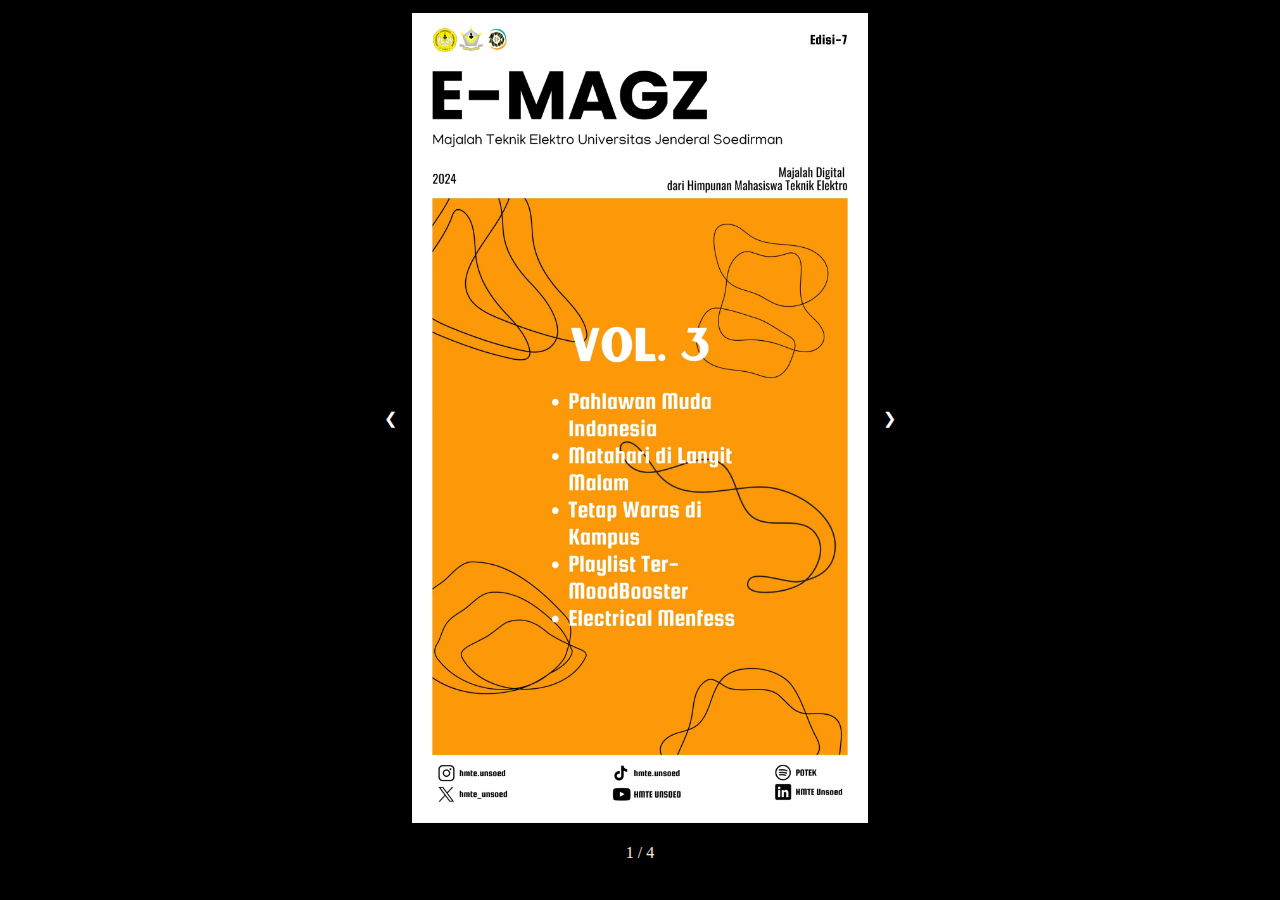
==== index.html @ 8541695e "penyesuaian tombol prev dan next" ====
<!DOCTYPE html>
<html lang="en">
<head>
    <meta charset="UTF-8">
    <meta name="viewport" content="width=device-width, initial-scale=1.0">
    <title>Document</title>
    <style>
        .container-gambar{
            max-width: 100vw;
            max-height: 100vh;
            display: flex;
            justify-content: center;
            align-items: center;
    
        }
        img{
            max-height: 90vh;
            margin: 5px;
        }
        body{
            background-color: black;
        }
        .prev, .next{
            padding-right: 10px;
            padding-left: 10px;
            padding-top: 100px;
            padding-bottom: 100px;
            color: white;
            cursor: pointer;
        }
        p{
            color: antiquewhite;
        }
        #halamanAktif{
            text-align: center;
        }
        @media only screen and (max-width: 600px) {
            img{
                max-height: 80vw;
            }
        }
    </style>
</head>
<body>
    <div class="container-gambar">

        <a class="prev" onclick="plusSlides(-1)">❮</a>

        <img src="page1.jpg" class="gambar">
        <img src="page2.jpg" class="gambar">
        <img src="page3.jpg" class="gambar">
        <img src="page4.jpg" class="gambar">

        <a class="next" onclick="plusSlides(1)">❯</a>

    </div>

    <div id="halamanAktif"></div>

    <script>
        let slideIndex = 1;
        showSlides(slideIndex);
        
        function plusSlides(n) {
            showSlides(slideIndex += n);
        }

        function showSlides(n) {
            let i;
            let slides = document.getElementsByClassName("gambar");
            
            if (n > slides.length) {
                slideIndex = 1
            }
            if (n < 1) {
                slideIndex = slides.length
            }
            for (i = 0; i < slides.length; i++) {
                slides[i].style.display = "none";
            }
            
            slides[slideIndex-1].style.display = "block";

            document.getElementById("halamanAktif").innerHTML = `<p>${slideIndex} / ${slides.length}</p>`;
        }
    </script>
</body>
</html>
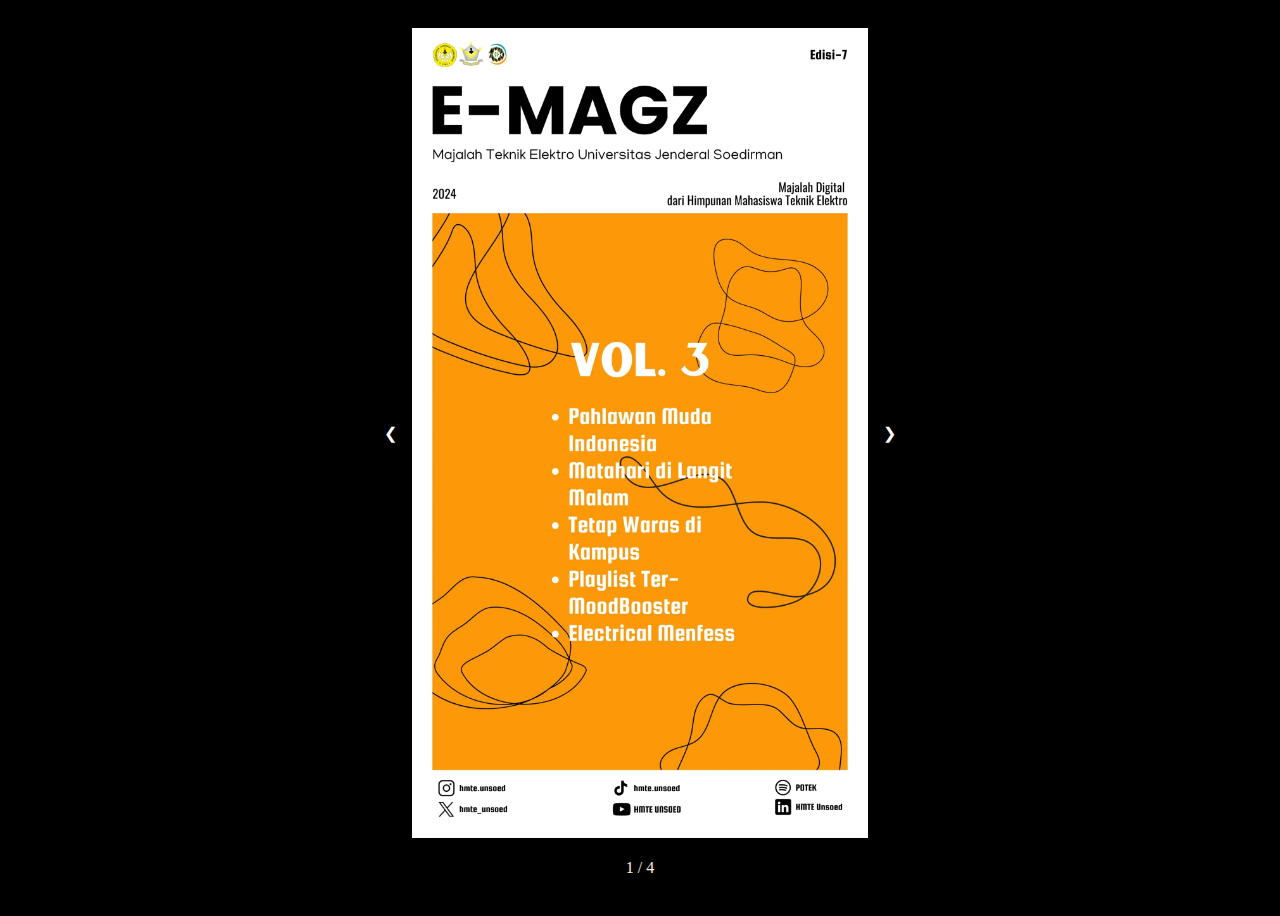
==== commit 03ec9638: "penyesuaian tinggi emagz" ====
--- a/index.html
+++ b/index.html
@@ -5,6 +5,13 @@
     <meta name="viewport" content="width=device-width, initial-scale=1.0">
     <title>Document</title>
     <style>
+        body{
+            height: 100vh;
+            display: flex;
+            flex-direction: column;
+            justify-content: center;
+            align-items: center;
+        }
         .container-gambar{
             max-width: 100vw;
             max-height: 100vh;
@@ -36,7 +43,7 @@
         }
         @media only screen and (max-width: 600px) {
             img{
-                max-height: 80vw;
+                max-height: 80vh;
             }
         }
     </style>
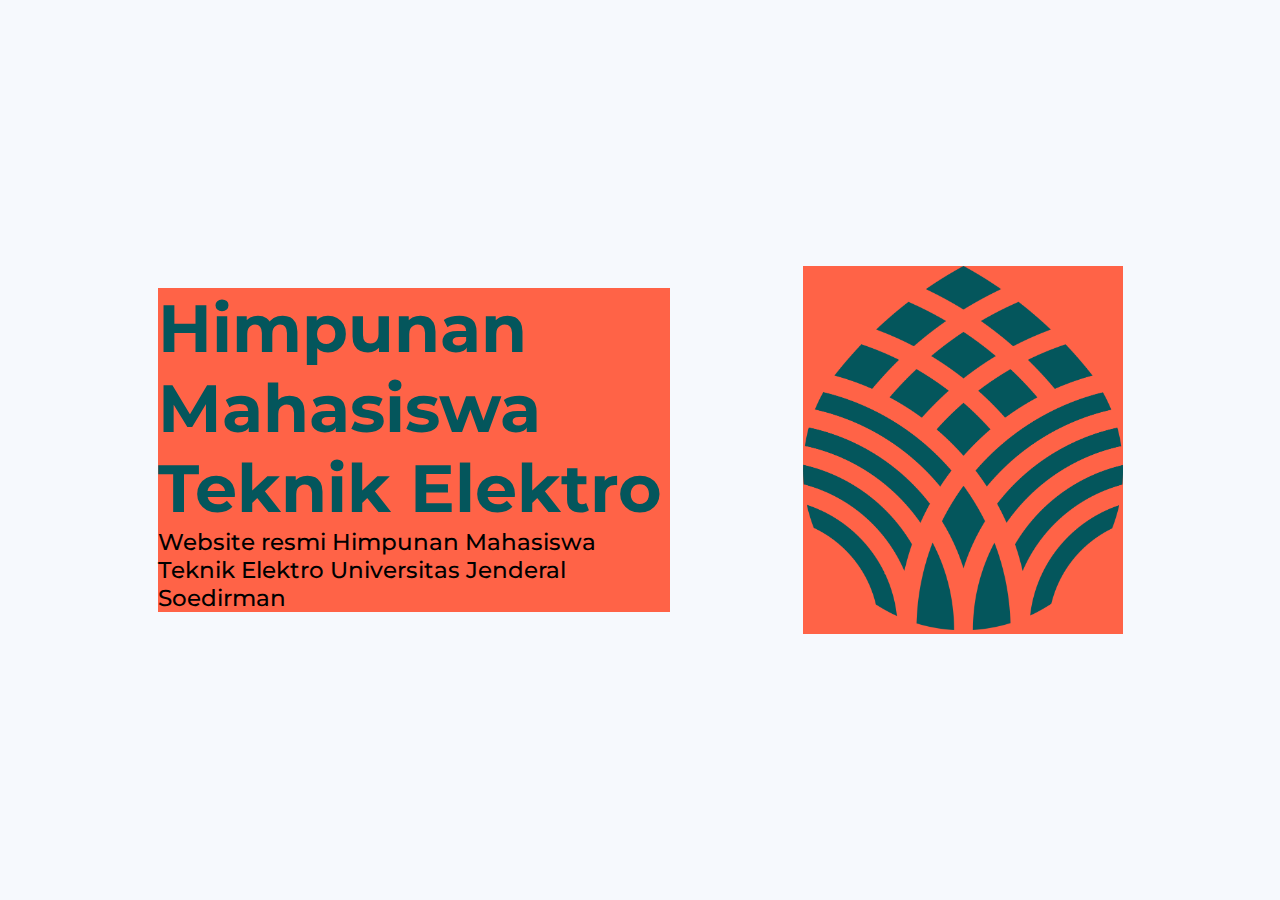
==== commit ce6ea612: "menambahkan halaman index baru" ====
--- a/index.html
+++ b/index.html
@@ -4,92 +4,21 @@
     <meta charset="UTF-8">
     <meta name="viewport" content="width=device-width, initial-scale=1.0">
     <title>Document</title>
+    <link rel="stylesheet" href="style.css">
     <style>
-        body{
-            height: 100vh;
-            display: flex;
-            flex-direction: column;
-            justify-content: center;
-            align-items: center;
-        }
-        .container-gambar{
-            max-width: 100vw;
-            max-height: 100vh;
-            display: flex;
-            justify-content: center;
-            align-items: center;
-    
-        }
-        img{
-            max-height: 90vh;
-            margin: 5px;
-        }
-        body{
-            background-color: black;
-        }
-        .prev, .next{
-            padding-right: 10px;
-            padding-left: 10px;
-            padding-top: 100px;
-            padding-bottom: 100px;
-            color: white;
-            cursor: pointer;
-        }
-        p{
-            color: antiquewhite;
-        }
-        #halamanAktif{
-            text-align: center;
-        }
-        @media only screen and (max-width: 600px) {
-            img{
-                max-height: 80vh;
-            }
-        }
+        @import url('https://fonts.googleapis.com/css2?family=Montserrat:ital,wght@0,100..900;1,100..900&display=swap');
     </style>
 </head>
+
 <body>
-    <div class="container-gambar">
-
-        <a class="prev" onclick="plusSlides(-1)">❮</a>
-
-        <img src="page1.jpg" class="gambar">
-        <img src="page2.jpg" class="gambar">
-        <img src="page3.jpg" class="gambar">
-        <img src="page4.jpg" class="gambar">
-
-        <a class="next" onclick="plusSlides(1)">❯</a>
-
+    <div class="beranda">
+        <div class="judul">
+            <h1>Himpunan Mahasiswa Teknik Elektro</h1>
+            <p>Website resmi Himpunan Mahasiswa Teknik Elektro Universitas Jenderal Soedirman</p>
+        </div>
+        <div class="logo">
+            <img src="img/Logo-03.png" alt="">
+        </div>
     </div>
-
-    <div id="halamanAktif"></div>
-
-    <script>
-        let slideIndex = 1;
-        showSlides(slideIndex);
-        
-        function plusSlides(n) {
-            showSlides(slideIndex += n);
-        }
-
-        function showSlides(n) {
-            let i;
-            let slides = document.getElementsByClassName("gambar");
-            
-            if (n > slides.length) {
-                slideIndex = 1
-            }
-            if (n < 1) {
-                slideIndex = slides.length
-            }
-            for (i = 0; i < slides.length; i++) {
-                slides[i].style.display = "none";
-            }
-            
-            slides[slideIndex-1].style.display = "block";
-
-            document.getElementById("halamanAktif").innerHTML = `<p>${slideIndex} / ${slides.length}</p>`;
-        }
-    </script>
 </body>
 </html>--- a/style.css
+++ b/style.css
@@ -0,0 +1,49 @@
+*{
+    margin: 0;
+    padding: 0;
+}
+
+body{
+    background-color: #f6f9fd;
+    display: flex;
+    justify-content: center;
+}
+
+.beranda{
+    display: flex;
+    flex-wrap: wrap;
+    gap: 5px;
+    justify-content: center;
+    align-items: center;
+    min-height: 100vh;
+}
+
+.judul{
+    margin: 5vw;
+    width: 40vw;
+    background-color: tomato;
+}
+
+.judul h1{
+    font-family: "Montserrat", serif;
+    font-weight: 700;
+    font-size: 50pt;
+    line-height: 60pt;
+    color: #04565c;
+}
+
+.judul p{
+    font-family: "Montserrat", serif;
+    font-weight: 500;
+    font-size: 17pt;
+    color: black;
+}
+
+.logo{
+    margin: 5vw;
+    background-color: tomato;
+}
+
+.logo img{
+    width: 25vw;
+}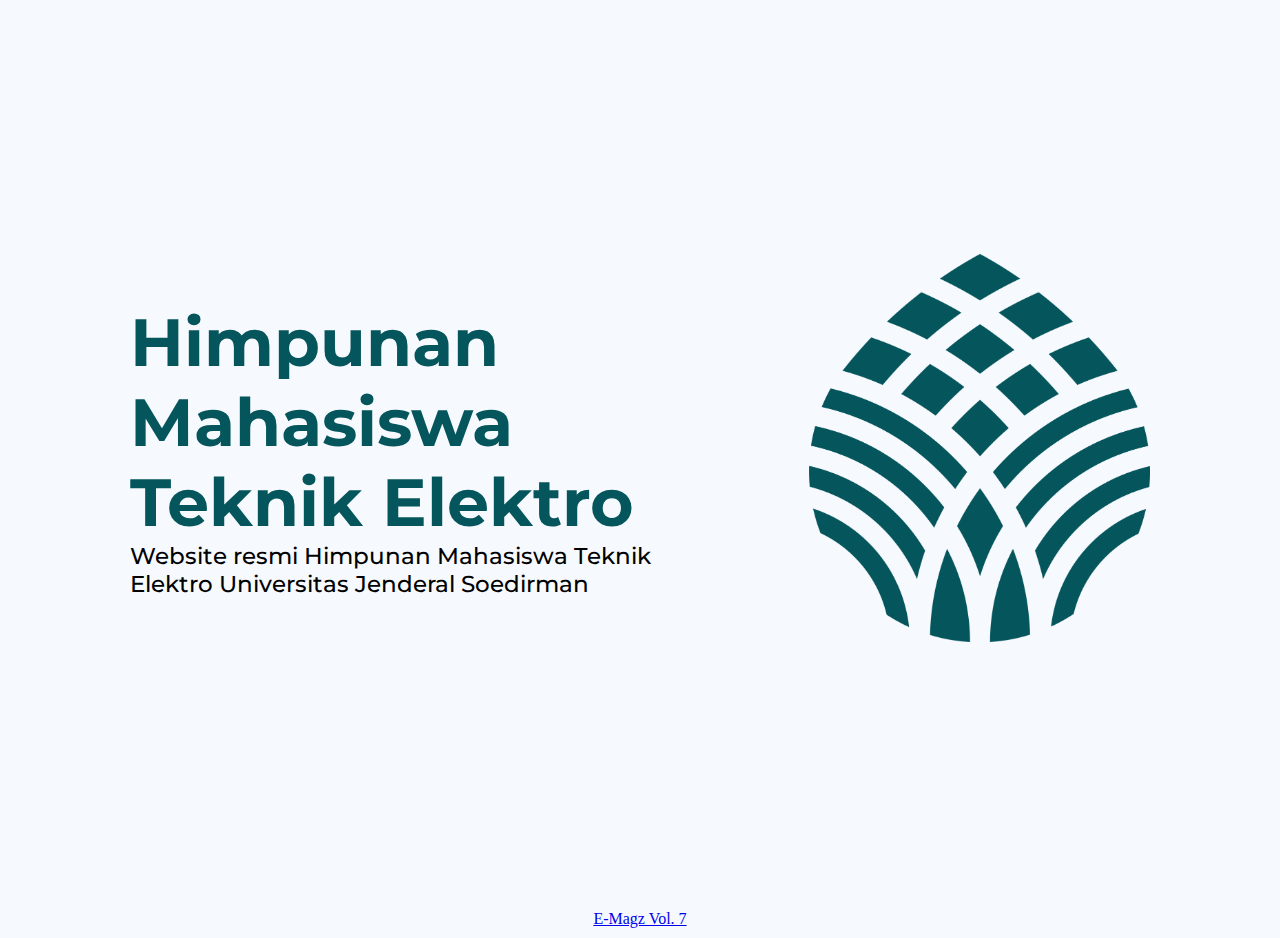
==== commit 3869f737: "fixing bug dan connect halaman utama ke halaman emagz" ====
--- a/index.html
+++ b/index.html
@@ -20,5 +20,6 @@
             <img src="img/Logo-03.png" alt="">
         </div>
     </div>
+    <a href="emagz.html" class="halaman-emagz">E-Magz Vol. 7</a>
 </body>
 </html>--- a/style.css
+++ b/style.css
@@ -7,21 +7,22 @@
     background-color: #f6f9fd;
     display: flex;
     justify-content: center;
+    flex-direction: column;
 }
 
 .beranda{
     display: flex;
-    flex-wrap: wrap;
     gap: 5px;
     justify-content: center;
     align-items: center;
+    flex-wrap: wrap;
     min-height: 100vh;
 }
 
 .judul{
     margin: 5vw;
-    width: 40vw;
-    background-color: tomato;
+    max-width: 546.4px;
+    /* background-color: tomato; */
 }
 
 .judul h1{
@@ -41,9 +42,15 @@
 
 .logo{
     margin: 5vw;
-    background-color: tomato;
+    width: fit-content;
+    /* background-color: tomato; */
 }
 
 .logo img{
-    width: 25vw;
+    max-width: 341.5px;
+}
+
+.halaman-emagz{
+    margin: 10px;
+    text-align: center;
 }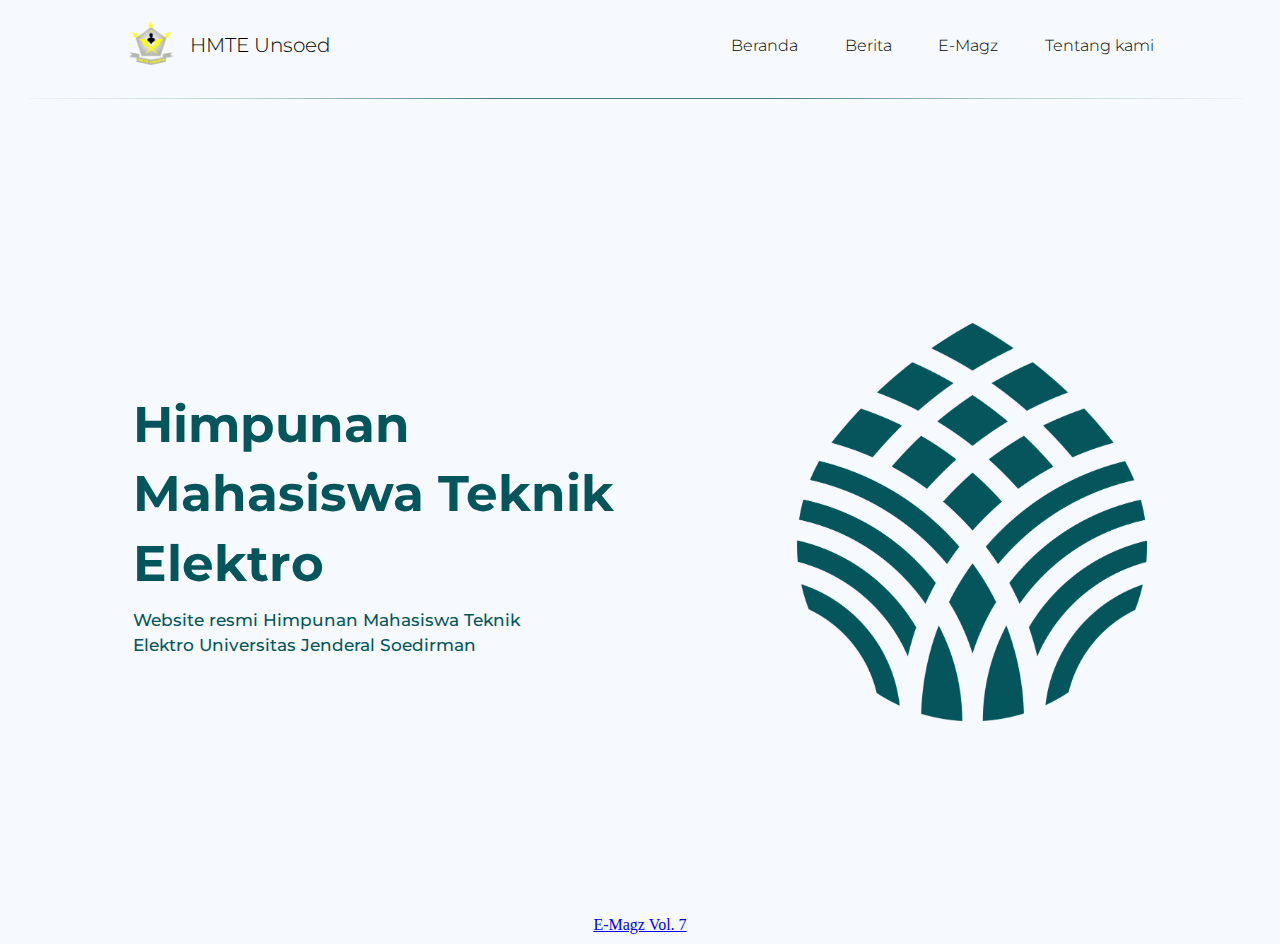
==== commit 081bb7ca: "menambahkan navbar" ====
--- a/index.html
+++ b/index.html
@@ -11,6 +11,21 @@
 </head>
 
 <body>
+    <div class="navbar">
+        <div class="logo-hmte">
+            <img src="img/LOGO HMTE.png" alt="">
+            <p>HMTE Unsoed</p>
+        </div>
+        <ul>
+            <li>Beranda</li>
+            <li>Berita</li>
+            <li>E-Magz</li>
+            <li>Tentang kami</li>
+        </ul>
+    </div>
+    
+    <img src="img/Asset 4.svg">
+    
     <div class="beranda">
         <div class="judul">
             <h1>Himpunan Mahasiswa Teknik Elektro</h1>
--- a/style.css
+++ b/style.css
@@ -3,51 +3,91 @@
     padding: 0;
 }
 
+html{
+    font-size: 100%;
+}
+
 body{
     background-color: #f6f9fd;
     display: flex;
+    flex-direction: column;
     justify-content: center;
-    flex-direction: column;
+}
+
+.navbar{
+    display: flex;
+    justify-content: center;
+    align-items: center;
+    text-align: center;
+    gap: 400px;
+    height: 10vh;
+}
+
+.navbar .logo-hmte{
+    display: flex;
+    align-items: center;
+    gap: 13.7px;
+    font-family: "Montserrat", serif;
+    font-weight: 300;
+    font-size: 20px;
+}
+
+.logo-hmte img{
+    height: 50px;
+}
+
+.navbar ul{
+    display: flex;
+    list-style-type: none;
+    gap: 46.5px;
+    font-family: "Montserrat", serif;
+    font-weight: 300;
+    font-size: 16px;
 }
 
 .beranda{
     display: flex;
-    gap: 5px;
     justify-content: center;
     align-items: center;
     flex-wrap: wrap;
-    min-height: 100vh;
+    gap: 84px;
+    height: 85vh;
 }
 
 .judul{
-    margin: 5vw;
-    max-width: 546.4px;
+    display: flex;
+    flex-direction: column;
+    gap: 10px;
+}
+
+.judul h1{
+    max-width: 580px;
+    font-family: "Montserrat", serif;
+    font-weight: 700;
+    font-size: 3.1em;
+    line-height: 1.4;
+    color: #04565c;
     /* background-color: tomato; */
 }
 
-.judul h1{
-    font-family: "Montserrat", serif;
-    font-weight: 700;
-    font-size: 50pt;
-    line-height: 60pt;
-    color: #04565c;
-}
-
 .judul p{
+    max-width: 446px;
     font-family: "Montserrat", serif;
     font-weight: 500;
-    font-size: 17pt;
-    color: black;
+    font-size: 1.05em;
+    line-height: 1.47;
+    color: #04565c;
+    /* background-color: tomato; */
 }
 
 .logo{
-    margin: 5vw;
+    /* margin: 5vw; */
     width: fit-content;
     /* background-color: tomato; */
 }
 
 .logo img{
-    max-width: 341.5px;
+    max-width: 350px;
 }
 
 .halaman-emagz{
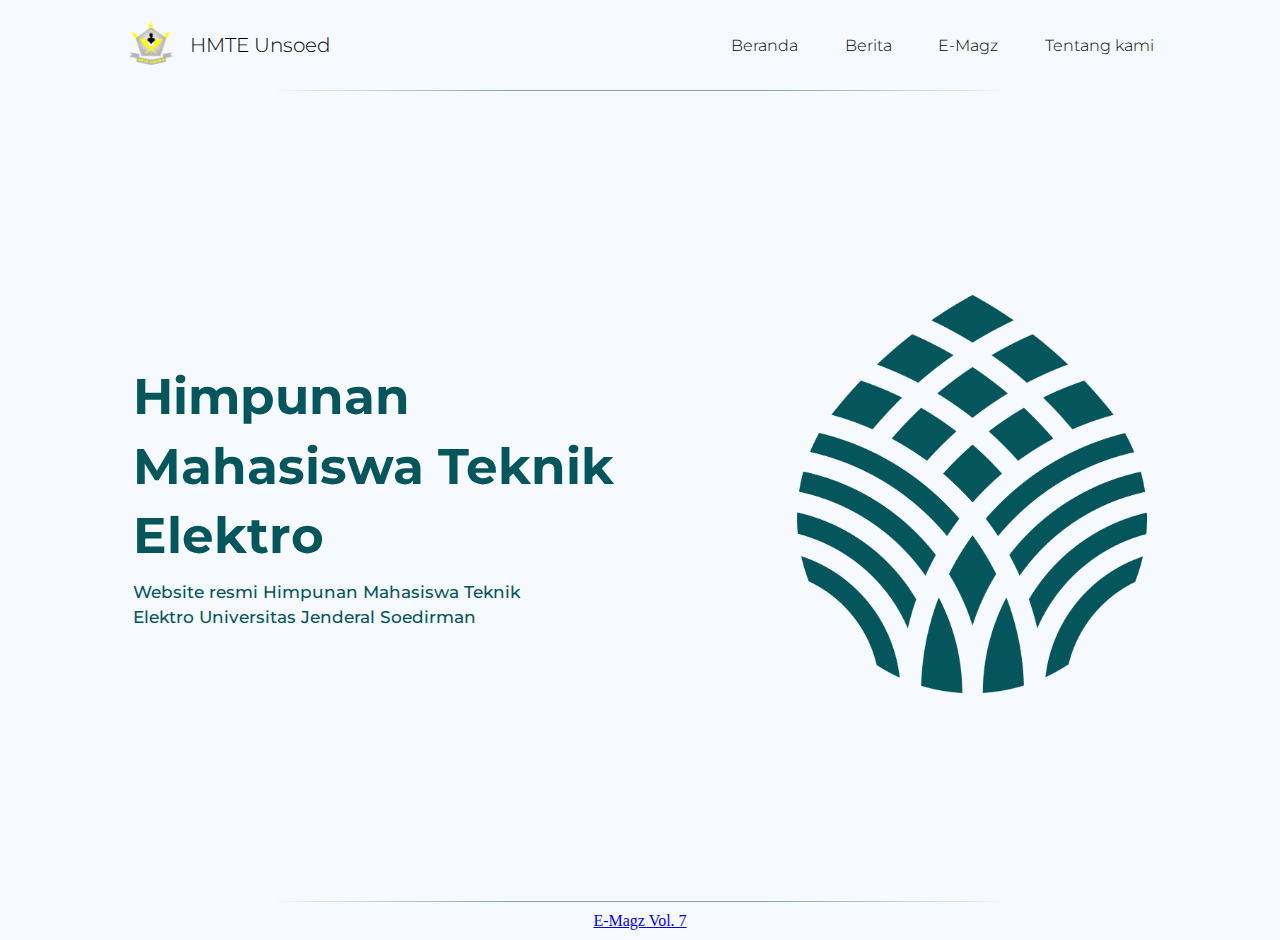
==== commit 1e2db4f7: "penyesuaian mobile" ====
--- a/index.html
+++ b/index.html
@@ -22,10 +22,9 @@
             <li>E-Magz</li>
             <li>Tentang kami</li>
         </ul>
+        <img src="img/garis3-03.png" class="garis-tiga">
     </div>
-    
-    <img src="img/Asset 4.svg">
-    
+    <img src="img/Asset 5.svg">
     <div class="beranda">
         <div class="judul">
             <h1>Himpunan Mahasiswa Teknik Elektro</h1>
@@ -35,6 +34,7 @@
             <img src="img/Logo-03.png" alt="">
         </div>
     </div>
+    <img src="img/Asset 5.svg">
     <a href="emagz.html" class="halaman-emagz">E-Magz Vol. 7</a>
 </body>
 </html>--- a/style.css
+++ b/style.css
@@ -45,13 +45,17 @@
     font-size: 16px;
 }
 
+.navbar .garis-tiga{
+    display: none;
+}
+
 .beranda{
     display: flex;
     justify-content: center;
     align-items: center;
     flex-wrap: wrap;
     gap: 84px;
-    height: 85vh;
+    min-height: 90vh;
 }
 
 .judul{
@@ -67,7 +71,6 @@
     font-size: 3.1em;
     line-height: 1.4;
     color: #04565c;
-    /* background-color: tomato; */
 }
 
 .judul p{
@@ -83,7 +86,6 @@
 .logo{
     /* margin: 5vw; */
     width: fit-content;
-    /* background-color: tomato; */
 }
 
 .logo img{
@@ -93,4 +95,81 @@
 .halaman-emagz{
     margin: 10px;
     text-align: center;
+}
+
+@media only screen and (max-width: 600px) {
+    .navbar{
+        display: flex;
+        justify-content: center;
+        align-items: center;
+        text-align: center;
+        gap: 190px;
+        height: 10vh;
+        background-color: tomato;
+    }
+    
+    .navbar .logo-hmte{
+        display: flex;
+        align-items: center;
+        gap: 13.7px;
+        font-family: "Montserrat", serif;
+        font-weight: 300;
+        font-size: 10px;
+    }
+    
+    .navbar ul{
+        display: none;
+    }
+
+    .navbar .garis-tiga{
+        display: block;
+        width: 20px;
+    }
+
+    .logo-hmte img{
+        height: 35px;
+    }
+
+    /* BERANDA */
+    .beranda{
+        display: flex;
+        align-items: center;
+        flex-wrap: wrap;
+        gap: 10px;
+
+    }
+    
+    .judul{
+        display: flex;
+        flex-direction: column;
+        gap: 10px;
+        margin-left: 10px;
+        margin-right: 10px;
+    }
+    
+    .judul h1{
+        max-width: 100vw;
+        font-family: "Montserrat", serif;
+        font-weight: 700;
+        font-size: 30px;
+        line-height: 1.4;
+        color: #04565c;
+    }
+    
+    .judul p{
+        max-width: 250px;
+        font-family: "Montserrat", serif;
+        font-weight: 500;
+        font-size: 10.2px;
+        line-height: 1.47;
+        color: #04565c;
+    }
+
+    .logo{
+        width: fit-content;
+    }
+    
+    .logo img{
+        max-width: 250px;
+    }
 }